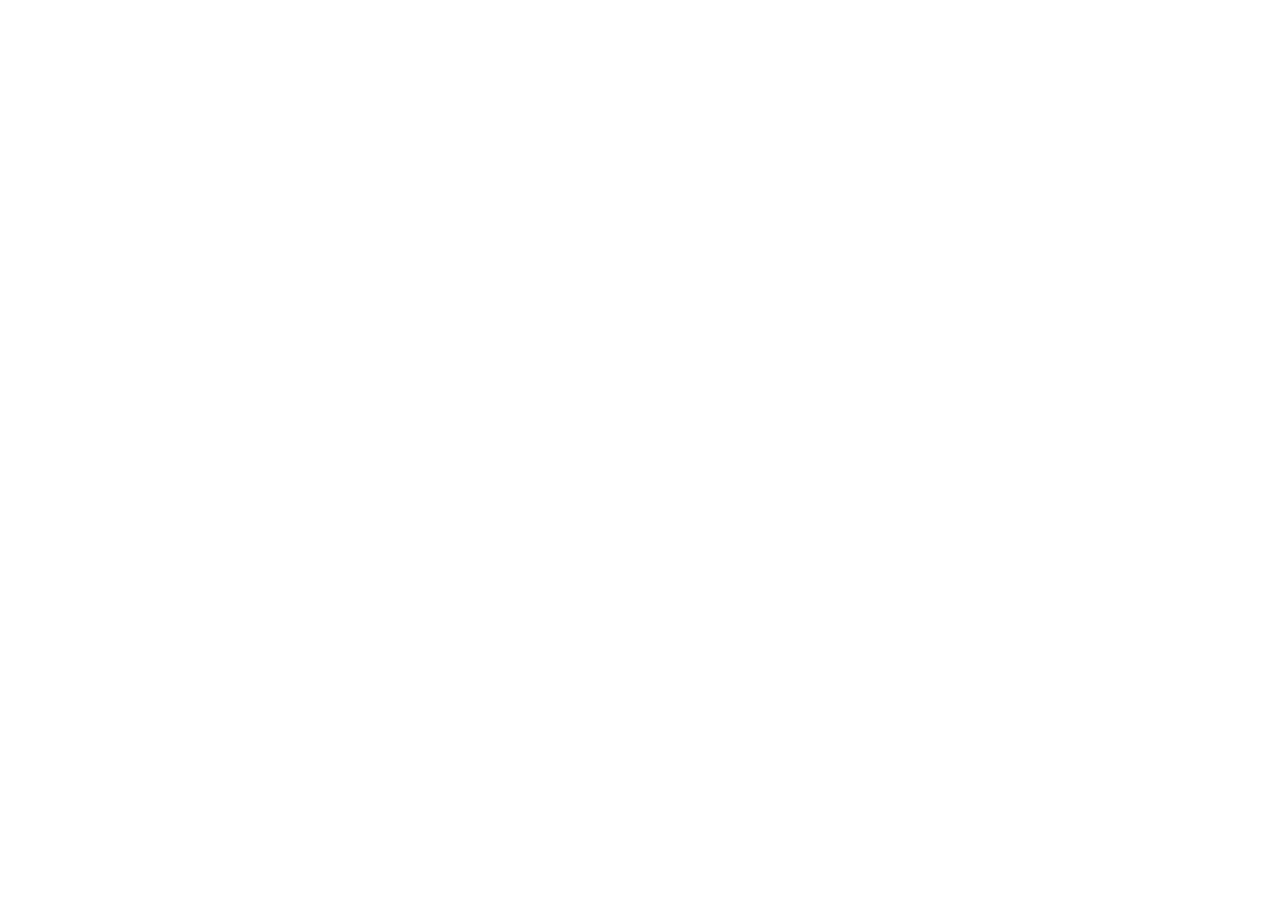
==== index.html @ 7760b365 "Add files via upload JavaScript Concept-Based Assignment" ====
<!DOCTYPE html>
<html lang="en">
<head>
    <meta charset="UTF-8">
    <meta name="viewport" content="width=device-width, initial-scale=1.0">
    <title>Document</title>
</head>
<body>

    <script src="/React-Ass.js" type="module">

    </script>
    
</body>
</html>
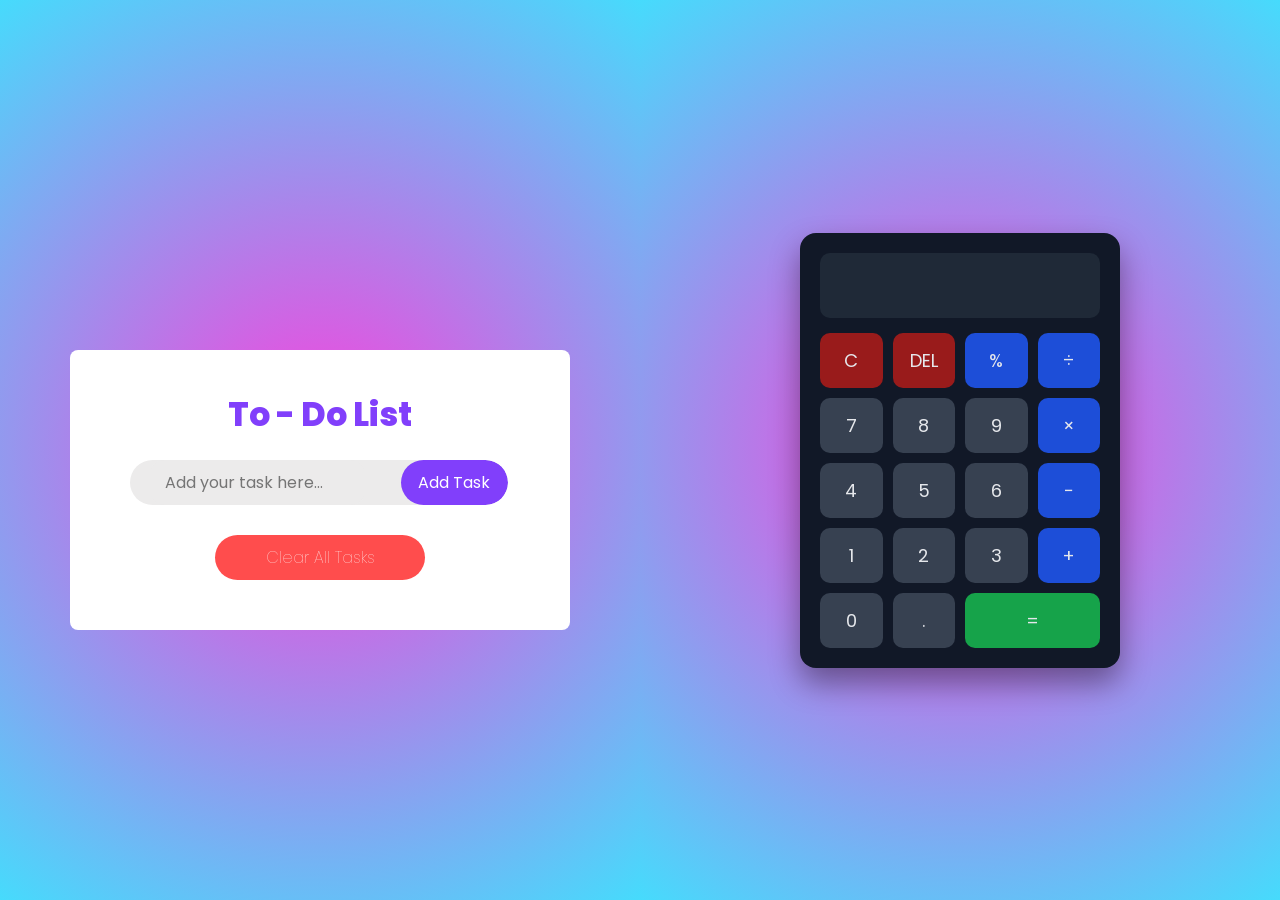
==== commit d0586d83: "calci & todo" ====
--- a/index.html
+++ b/index.html
@@ -1,15 +1,87 @@
 <!DOCTYPE html>
 <html lang="en">
+
 <head>
     <meta charset="UTF-8">
     <meta name="viewport" content="width=device-width, initial-scale=1.0">
     <title>Document</title>
+    <link rel="stylesheet" href="index.css">
+    <link rel="preconnect" href="https://fonts.googleapis.com">
+    <link rel="preconnect" href="https://fonts.gstatic.com" crossorigin>
+    <link
+        href="https://fonts.googleapis.com/css2?family=Poppins:ital,wght@0,100;0,200;0,300;0,400;0,500;0,600;0,700;0,800;0,900;1,100;1,200;1,300;1,400;1,500;1,600;1,700;1,800;1,900&display=swap"
+        rel="stylesheet">
 </head>
+
 <body>
 
-    <script src="/React-Ass.js" type="module">
+    <div class="row-container">
 
-    </script>
-    
+
+    <div class="To-do-Main">
+
+        <div class="To-do-Container">
+            <h1 class="To-do-Heading">To - Do List</h1>
+            <div class="To-do-Input-section">
+
+                <input type="text" class="To-do-Input" placeholder="Add your task here...">
+                <button class="To-do-Add-Button">Add Task</button>
+            </div>
+            <ul class="To-do-List">
+
+
+            </ul>
+
+            <div class="To-do-Delete-Button">
+                <button class="To-do-Clear-Button">Clear All Tasks</button>
+            </div>
+
+
+        </div>
+    </div>
+
+
+    <!-- Calculator  -->
+
+    <div class="calc-Main">
+        <div class="calc-container">
+            <input type="text" class="calc-display" id="calc-display" readonly>
+
+            <div class="calc-buttons">
+                <button class="btn btn-func" data-key="C">C</button>
+                <button class="btn btn-func" data-key="DEL">DEL</button>
+                <button class="btn btn-op" data-key="%">%</button>
+                <button class="btn btn-op" data-key="/">÷</button>
+
+                <button class="btn" data-key="7">7</button>
+                <button class="btn" data-key="8">8</button>
+                <button class="btn" data-key="9">9</button>
+                <button class="btn btn-op" data-key="*">×</button>
+
+                <button class="btn" data-key="4">4</button>
+                <button class="btn" data-key="5">5</button>
+                <button class="btn" data-key="6">6</button>
+                <button class="btn btn-op" data-key="-">−</button>
+
+                <button class="btn" data-key="1">1</button>
+                <button class="btn" data-key="2">2</button>
+                <button class="btn" data-key="3">3</button>
+                <button class="btn btn-op" data-key="+">+</button>
+
+                <button class="btn" data-key="0">0</button>
+                <button class="btn" data-key=".">.</button>
+                <button class="btn btn-eq" data-key="=">=</button>
+            </div>
+        </div>
+    </div>
+
+    </div>
+
+
+
+
+    <script src="/React-Ass.js"> </script>
+
 </body>
-</html>
+
+</html>
--- a/index.css
+++ b/index.css
@@ -0,0 +1,292 @@
+* {
+    font-family: "Poppins", sans-serif;
+    box-sizing: border-box;
+    margin: 0;
+    padding: 0;
+
+}
+
+body {
+    /* background: radial-gradient(circle, #fb3fdc 0%, #46dbfc 100%); */
+    height: 100vh;
+    display: flex;
+    align-items: center;
+    justify-content: center;
+}
+
+.row-container {
+    width: 100%;
+    height: 100vh;
+    display: flex;
+    align-items: center;
+    justify-content: center;
+    /* background: radial-gradient(circle, #fb3fdc 0%, #46dbfc 100%); */
+
+
+
+    .To-do-Main {
+
+        height: 100vh;
+        width: 50%;
+        display: flex;
+        align-items: center;
+        justify-content: center;
+        background: radial-gradient(circle, #fb3fdc 0%, #46dbfc 100%);
+
+
+        .To-do-Container {
+
+            width: 100%;
+            max-width: 500px;
+            margin: 100px auto 20px;
+            padding: 40px 40px 50px 40px;
+            background-color: white;
+            border-radius: 8px;
+
+            .To-do-Heading {
+                text-align: center;
+                font-size: 33px;
+                font-weight: 800;
+                margin-bottom: 20px;
+                color: #813ffb;
+
+            }
+
+            .To-do-Input-section {
+
+                width: 90%;
+                display: flex;
+                align-items: center;
+                justify-content: space-between;
+                overflow: hidden;
+                background-color: #ecebeb;
+                border-radius: 25px;
+                padding-left: 20px;
+                margin-left: 20px;
+
+
+                .To-do-Input {
+                    width: 60%;
+                    padding: 10px 15px;
+                    font-size: 16px;
+                    border: 2px solid #ddd;
+                    border-radius: 14px;
+                    border: none;
+                    outline: none;
+                    transition: 0.3s;
+                    background-color: #ecebeb;
+
+
+
+
+                }
+
+                .To-do-Add-Button {
+                    width: 30%;
+                    padding: 10px 15px;
+                    font-size: 16px;
+                    border: none;
+                    border-radius: 25px;
+                    background-color: #813ffb;
+                    color: white;
+                    cursor: pointer;
+                    transition: 0.3s;
+
+                }
+
+                .To-do-Add-Button:hover {
+                    background-color: #d12de0;
+                }
+
+
+
+
+            }
+
+            .To-do-List {
+
+                margin-top: 30px;
+
+
+                .To-do-Item {
+                    list-style: none;
+                    padding: 12px 15px;
+                    font-size: 18px;
+                    user-select: none;
+                    cursor: pointer;
+                    position: relative;
+                    margin-left: 15px;
+
+
+
+                }
+
+                .To-do-Item::before {
+                    content: '';
+                    position: absolute;
+                    left: -30px;
+                    height: 28px;
+                    width: 28px;
+                    background-image: url('radio.png');
+                    background-size: cover;
+                    background-position: center;
+                }
+
+                .To-do-Item.Checked {
+                    text-decoration: line-through;
+                    color: gray;
+                }
+
+                .To-do-Item.Checked::before {
+                    content: '';
+                    position: absolute;
+                    left: -27.5px;
+                    height: 23px;
+                    width: 23px;
+                    background-image: url('check (2).png');
+                    background-size: cover;
+                    background-position: center;
+                }
+
+            }
+
+
+
+            .To-do-Delete-Button {
+                display: flex;
+                justify-content: center;
+                margin-top: 20px;
+
+                .To-do-Clear-Button {
+                    width: 50%;
+                    padding: 10px 15px;
+                    font-size: 16px;
+                    font-weight: 30;
+                    border: none;
+                    border-radius: 25px;
+                    background-color: #ff4d4d;
+                    color: white;
+                    cursor: pointer;
+                    transition: 0.3s;
+                }
+
+                .To-do-Clear-Button:hover {
+                    background-color: #813ffb;
+                }
+
+            }
+
+            .delete-btn {
+                position: absolute;
+                right: 10px;
+                top: 50%;
+                transform: translateY(-50%);
+                font-size: 20px;
+                color: red;
+                cursor: pointer;
+                transition: 0.2s;
+
+                &:hover {
+                    color: #813ffb;
+                }
+            }
+
+
+
+        }
+
+
+
+    }
+
+    .calc-Main {
+        height: 100vh;
+        width: 50%;
+        display: flex;
+        align-items: center;
+        justify-content: center;
+        background: radial-gradient(circle, #fb3fdc 0%, #46dbfc 100%);
+
+
+        .calc-container {
+            background: #111827;
+            justify-content: center;
+            padding: 20px;
+            border-radius: 16px;
+            box-shadow: 0 15px 30px rgba(0, 0, 0, 0.4);
+            width: 100%;
+            max-width: 320px;
+
+            .calc-display {
+                width: 100%;
+                padding: 15px;
+                font-size: 24px;
+                text-align: right;
+                border: none;
+                outline: none;
+                border-radius: 10px;
+                margin-bottom: 15px;
+                background: #1f2937;
+                color: #f9fafb;
+            }
+
+            .calc-buttons {
+                display: grid;
+                grid-template-columns: repeat(4, 1fr);
+                gap: 10px;
+
+
+
+                .btn {
+                    padding: 14px;
+                    font-size: 18px;
+                    border: none;
+                    border-radius: 10px;
+                    background: #374151;
+                    color: #e5e7eb;
+                    cursor: pointer;
+                    transition: 0.15s transform, 0.15s box-shadow, 0.15s background;
+                }
+
+                .btn:hover {
+                    background: #4b5563;
+                    transform: translateY(-1px);
+                    box-shadow: 0 4px 8px rgba(0, 0, 0, 0.3);
+                }
+
+                .btn:active {
+                    transform: translateY(0);
+                    box-shadow: none;
+                }
+
+                .btn-op {
+                    background: #1d4ed8;
+                }
+
+                .btn-op:hover {
+                    background: #2563eb;
+                }
+
+                .btn-func {
+                    background: #991b1b;
+                }
+
+                .btn-func:hover {
+                    background: #b91c1c;
+                }
+
+                .btn-eq {
+                    grid-column: span 2;
+                    background: #16a34a;
+                }
+
+                .btn-eq:hover {
+                    background: #22c55e;
+                }
+            }
+
+
+        }
+    }
+
+}
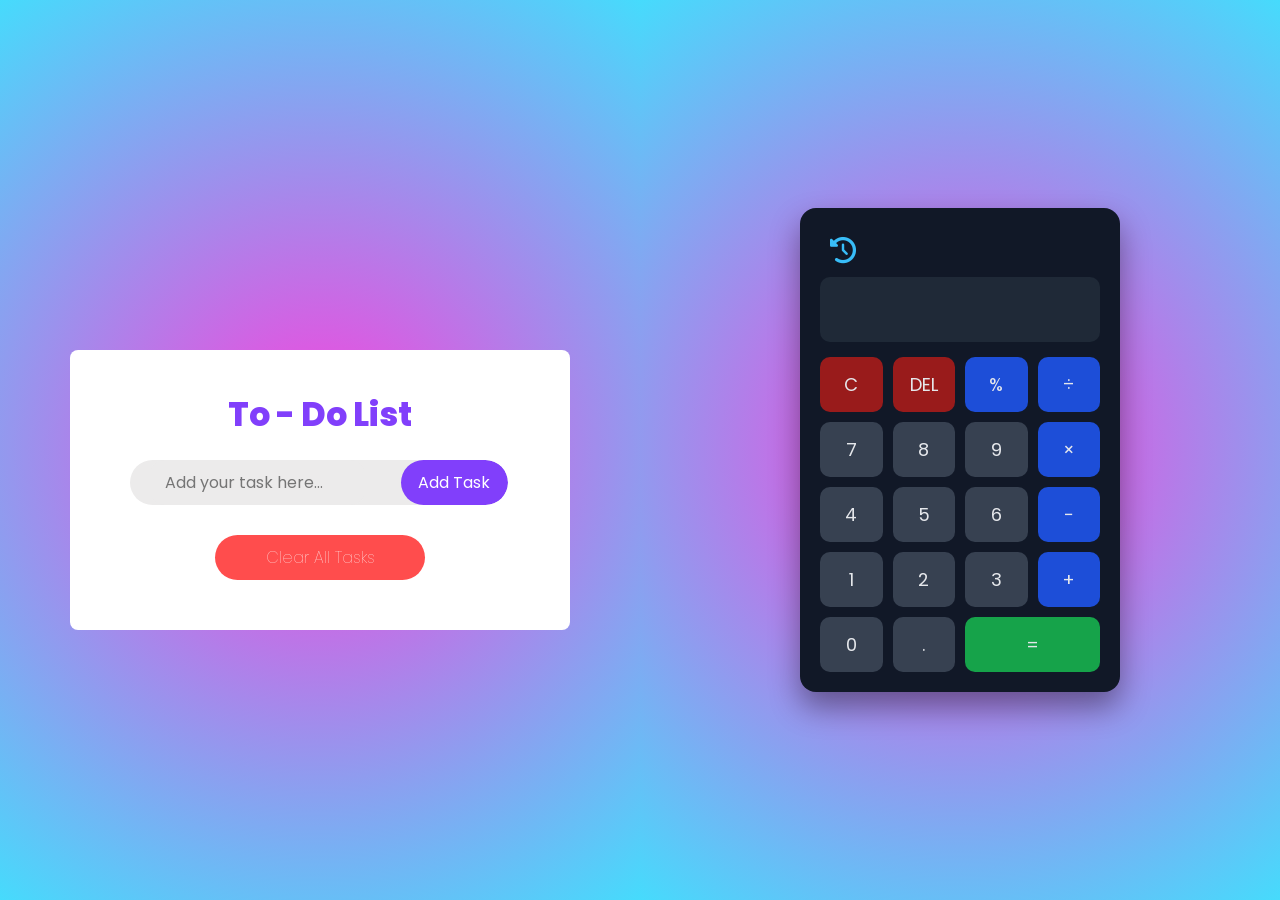
==== commit c7cc704c: "cc" ====
--- a/index.html
+++ b/index.html
@@ -11,6 +11,9 @@
     <link
         href="https://fonts.googleapis.com/css2?family=Poppins:ital,wght@0,100;0,200;0,300;0,400;0,500;0,600;0,700;0,800;0,900;1,100;1,200;1,300;1,400;1,500;1,600;1,700;1,800;1,900&display=swap"
         rel="stylesheet">
+
+    <link rel="stylesheet" href="https://cdnjs.cloudflare.com/ajax/libs/font-awesome/6.5.0/css/all.min.css">
+
 </head>
 
 <body>
@@ -18,62 +21,70 @@
     <div class="row-container">
 
 
-    <div class="To-do-Main">
+        <div class="To-do-Main">
 
-        <div class="To-do-Container">
-            <h1 class="To-do-Heading">To - Do List</h1>
-            <div class="To-do-Input-section">
+            <div class="To-do-Container">
+                <h1 class="To-do-Heading">To - Do List</h1>
+                <div class="To-do-Input-section">
 
-                <input type="text" class="To-do-Input" placeholder="Add your task here...">
-                <button class="To-do-Add-Button">Add Task</button>
-            </div>
-            <ul class="To-do-List">
+                    <input type="text" class="To-do-Input" placeholder="Add your task here...">
+                    <button class="To-do-Add-Button">Add Task</button>
+                </div>
+                <ul class="To-do-List">
 
 
-            </ul>
+                </ul>
 
-            <div class="To-do-Delete-Button">
-                <button class="To-do-Clear-Button">Clear All Tasks</button>
-            </div>
+                <div class="To-do-Delete-Button">
+                    <button class="To-do-Clear-Button">Clear All Tasks</button>
+                </div>
 
 
+            </div>
         </div>
-    </div>
 
 
-    <!-- Calculator  -->
+        <!-- Calculator  -->
 
-    <div class="calc-Main">
-        <div class="calc-container">
-            <input type="text" class="calc-display" id="calc-display" readonly>
+        <div class="calc-Main">
 
-            <div class="calc-buttons">
-                <button class="btn btn-func" data-key="C">C</button>
-                <button class="btn btn-func" data-key="DEL">DEL</button>
-                <button class="btn btn-op" data-key="%">%</button>
-                <button class="btn btn-op" data-key="/">÷</button>
+           
 
-                <button class="btn" data-key="7">7</button>
-                <button class="btn" data-key="8">8</button>
-                <button class="btn" data-key="9">9</button>
-                <button class="btn btn-op" data-key="*">×</button>
+            <div class="calc-container">
 
-                <button class="btn" data-key="4">4</button>
-                <button class="btn" data-key="5">5</button>
-                <button class="btn" data-key="6">6</button>
-                <button class="btn btn-op" data-key="-">−</button>
+                 <div class="calc-history">
+                <i class="fa-solid fa-clock-rotate-left history-icon"></i>
+                <ul id="history-list"></ul>
+            </div>
+                <input type="text" class="calc-display" id="calc-display" readonly>
 
-                <button class="btn" data-key="1">1</button>
-                <button class="btn" data-key="2">2</button>
-                <button class="btn" data-key="3">3</button>
-                <button class="btn btn-op" data-key="+">+</button>
+                <div class="calc-buttons">
+                    <button class="btn btn-func" data-key="C">C</button>
+                    <button class="btn btn-func" data-key="DEL">DEL</button>
+                    <button class="btn btn-op" data-key="%">%</button>
+                    <button class="btn btn-op" data-key="/">÷</button>
 
-                <button class="btn" data-key="0">0</button>
-                <button class="btn" data-key=".">.</button>
-                <button class="btn btn-eq" data-key="=">=</button>
+                    <button class="btn" data-key="7">7</button>
+                    <button class="btn" data-key="8">8</button>
+                    <button class="btn" data-key="9">9</button>
+                    <button class="btn btn-op" data-key="*">×</button>
+
+                    <button class="btn" data-key="4">4</button>
+                    <button class="btn" data-key="5">5</button>
+                    <button class="btn" data-key="6">6</button>
+                    <button class="btn btn-op" data-key="-">−</button>
+
+                    <button class="btn" data-key="1">1</button>
+                    <button class="btn" data-key="2">2</button>
+                    <button class="btn" data-key="3">3</button>
+                    <button class="btn btn-op" data-key="+">+</button>
+
+                    <button class="btn" data-key="0">0</button>
+                    <button class="btn" data-key=".">.</button>
+                    <button class="btn btn-eq" data-key="=">=</button>
+                </div>
             </div>
         </div>
-    </div>
 
     </div>
 
--- a/index.css
+++ b/index.css
@@ -208,6 +208,58 @@
         background: radial-gradient(circle, #fb3fdc 0%, #46dbfc 100%);
 
 
+        .calc-history {
+            padding: 10px;
+            color: white;
+            max-height: 200px;
+            overflow-y: auto;
+
+            .history-header {
+                display: flex;
+                justify-content: center;
+                margin-bottom: 10px;
+            }
+
+            .history-icon {
+                font-size: 26px;
+                color: #38bdf8;
+                cursor: pointer;
+                transition: 0.2s;
+
+                &:hover {
+                    color: #22d3ee;
+                    transform: scale(1.2);
+                }
+            }
+
+            #history-list {
+                max-height: 0;
+                overflow: hidden;
+                transition: max-height 0.3s ease;
+                padding-left: 0;
+            }
+
+            #history-list.show {
+                max-height: 300px;
+
+            }
+
+            li {
+                padding: 6px 10px;
+                border-bottom: 1px solid #374151;
+                cursor: pointer;
+
+                &:hover {
+                    background: #374151;
+                }
+            }
+
+
+
+        }
+
+
+
         .calc-container {
             background: #111827;
             justify-content: center;
@@ -216,6 +268,8 @@
             box-shadow: 0 15px 30px rgba(0, 0, 0, 0.4);
             width: 100%;
             max-width: 320px;
+
+
 
             .calc-display {
                 width: 100%;
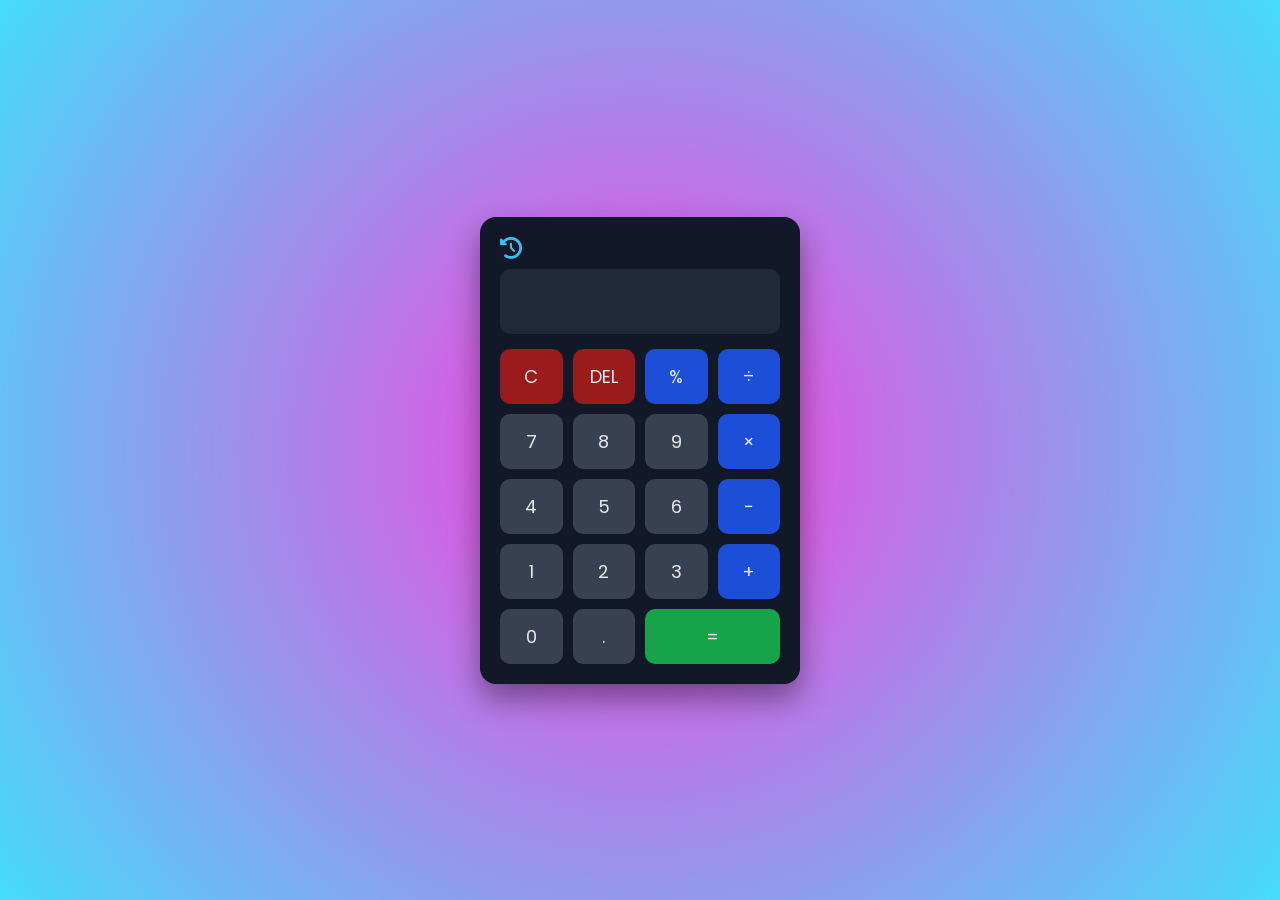
==== commit 394d7ade: "cc" ====
--- a/index.html
+++ b/index.html
@@ -20,42 +20,24 @@
 
     <div class="row-container">
 
-
-        <div class="To-do-Main">
-
-            <div class="To-do-Container">
-                <h1 class="To-do-Heading">To - Do List</h1>
-                <div class="To-do-Input-section">
-
-                    <input type="text" class="To-do-Input" placeholder="Add your task here...">
-                    <button class="To-do-Add-Button">Add Task</button>
-                </div>
-                <ul class="To-do-List">
-
-
-                </ul>
-
-                <div class="To-do-Delete-Button">
-                    <button class="To-do-Clear-Button">Clear All Tasks</button>
-                </div>
-
-
-            </div>
-        </div>
-
-
         <!-- Calculator  -->
 
         <div class="calc-Main">
 
-           
+
 
             <div class="calc-container">
 
-                 <div class="calc-history">
-                <i class="fa-solid fa-clock-rotate-left history-icon"></i>
-                <ul id="history-list"></ul>
-            </div>
+                    <i class="history-icon fas fa-clock-rotate-left"></i>
+
+
+                <div class="history-popup">
+                    <div class="history-box">
+                        <h4>History</h4>
+                        <ul id="history-list"></ul>
+                    </div>
+                </div>
+
                 <input type="text" class="calc-display" id="calc-display" readonly>
 
                 <div class="calc-buttons">
--- a/index.css
+++ b/index.css
@@ -3,11 +3,9 @@
     box-sizing: border-box;
     margin: 0;
     padding: 0;
-
 }
 
 body {
-    /* background: radial-gradient(circle, #fb3fdc 0%, #46dbfc 100%); */
     height: 100vh;
     display: flex;
     align-items: center;
@@ -20,184 +18,7 @@
     display: flex;
     align-items: center;
     justify-content: center;
-    /* background: radial-gradient(circle, #fb3fdc 0%, #46dbfc 100%); */
-
-
-
-    .To-do-Main {
-
-        height: 100vh;
-        width: 50%;
-        display: flex;
-        align-items: center;
-        justify-content: center;
-        background: radial-gradient(circle, #fb3fdc 0%, #46dbfc 100%);
-
-
-        .To-do-Container {
-
-            width: 100%;
-            max-width: 500px;
-            margin: 100px auto 20px;
-            padding: 40px 40px 50px 40px;
-            background-color: white;
-            border-radius: 8px;
-
-            .To-do-Heading {
-                text-align: center;
-                font-size: 33px;
-                font-weight: 800;
-                margin-bottom: 20px;
-                color: #813ffb;
-
-            }
-
-            .To-do-Input-section {
-
-                width: 90%;
-                display: flex;
-                align-items: center;
-                justify-content: space-between;
-                overflow: hidden;
-                background-color: #ecebeb;
-                border-radius: 25px;
-                padding-left: 20px;
-                margin-left: 20px;
-
-
-                .To-do-Input {
-                    width: 60%;
-                    padding: 10px 15px;
-                    font-size: 16px;
-                    border: 2px solid #ddd;
-                    border-radius: 14px;
-                    border: none;
-                    outline: none;
-                    transition: 0.3s;
-                    background-color: #ecebeb;
-
-
-
-
-                }
-
-                .To-do-Add-Button {
-                    width: 30%;
-                    padding: 10px 15px;
-                    font-size: 16px;
-                    border: none;
-                    border-radius: 25px;
-                    background-color: #813ffb;
-                    color: white;
-                    cursor: pointer;
-                    transition: 0.3s;
-
-                }
-
-                .To-do-Add-Button:hover {
-                    background-color: #d12de0;
-                }
-
-
-
-
-            }
-
-            .To-do-List {
-
-                margin-top: 30px;
-
-
-                .To-do-Item {
-                    list-style: none;
-                    padding: 12px 15px;
-                    font-size: 18px;
-                    user-select: none;
-                    cursor: pointer;
-                    position: relative;
-                    margin-left: 15px;
-
-
-
-                }
-
-                .To-do-Item::before {
-                    content: '';
-                    position: absolute;
-                    left: -30px;
-                    height: 28px;
-                    width: 28px;
-                    background-image: url('radio.png');
-                    background-size: cover;
-                    background-position: center;
-                }
-
-                .To-do-Item.Checked {
-                    text-decoration: line-through;
-                    color: gray;
-                }
-
-                .To-do-Item.Checked::before {
-                    content: '';
-                    position: absolute;
-                    left: -27.5px;
-                    height: 23px;
-                    width: 23px;
-                    background-image: url('check (2).png');
-                    background-size: cover;
-                    background-position: center;
-                }
-
-            }
-
-
-
-            .To-do-Delete-Button {
-                display: flex;
-                justify-content: center;
-                margin-top: 20px;
-
-                .To-do-Clear-Button {
-                    width: 50%;
-                    padding: 10px 15px;
-                    font-size: 16px;
-                    font-weight: 30;
-                    border: none;
-                    border-radius: 25px;
-                    background-color: #ff4d4d;
-                    color: white;
-                    cursor: pointer;
-                    transition: 0.3s;
-                }
-
-                .To-do-Clear-Button:hover {
-                    background-color: #813ffb;
-                }
-
-            }
-
-            .delete-btn {
-                position: absolute;
-                right: 10px;
-                top: 50%;
-                transform: translateY(-50%);
-                font-size: 20px;
-                color: red;
-                cursor: pointer;
-                transition: 0.2s;
-
-                &:hover {
-                    color: #813ffb;
-                }
-            }
-
-
-
-        }
-
-
-
-    }
+    background: radial-gradient(circle, #fb3fdc 0%, #46dbfc 100%);
 
     .calc-Main {
         height: 100vh;
@@ -205,71 +26,89 @@
         display: flex;
         align-items: center;
         justify-content: center;
-        background: radial-gradient(circle, #fb3fdc 0%, #46dbfc 100%);
+        position: relative;
 
+        .history-popup {
+            position: absolute;
+            top: 0;
+            left: 0;
+            width: 100%;
+            height: 100%;
+            background: rgba(0, 0, 0, 0.4);
+            backdrop-filter: blur(4px);
+            display: none;
+            align-items: center;
+            justify-content: center;
+            border-radius: 16px;
 
-        .calc-history {
-            padding: 10px;
-            color: white;
-            max-height: 200px;
-            overflow-y: auto;
-
-            .history-header {
+            &.show {
                 display: flex;
-                justify-content: center;
-                margin-bottom: 10px;
             }
 
-            .history-icon {
-                font-size: 26px;
-                color: #38bdf8;
-                cursor: pointer;
-                transition: 0.2s;
+            .history-box {
+                background: #1f2937;
+                width: 80%;
+                max-width: 260px;
+                padding: 15px;
+                border-radius: 12px;
+                color: white;
+                max-height: 250px;
+                overflow-y: auto;
+                animation: popup 0.25s ease;
 
-                &:hover {
-                    color: #22d3ee;
-                    transform: scale(1.2);
+                h4 {
+                    margin-bottom: 10px;
+                    text-align: center;
+                    border-bottom: 1px solid #374151;
+                    padding-bottom: 5px;
+                }
+
+                ul {
+                    li {
+                        padding: 8px;
+                        border-bottom: 1px solid #374151;
+                        cursor: pointer;
+
+                        &:hover {
+                            background: #374151;
+                        }
+                    }
                 }
             }
-
-            #history-list {
-                max-height: 0;
-                overflow: hidden;
-                transition: max-height 0.3s ease;
-                padding-left: 0;
-            }
-
-            #history-list.show {
-                max-height: 300px;
-
-            }
-
-            li {
-                padding: 6px 10px;
-                border-bottom: 1px solid #374151;
-                cursor: pointer;
-
-                &:hover {
-                    background: #374151;
-                }
-            }
-
-
-
         }
 
-
+        @keyframes popup {
+            from {
+                transform: scale(0.7);
+                opacity: 0;
+            }
+            to {
+                transform: scale(1);
+                opacity: 1;
+            }
+        }
 
         .calc-container {
             background: #111827;
-            justify-content: center;
             padding: 20px;
             border-radius: 16px;
             box-shadow: 0 15px 30px rgba(0, 0, 0, 0.4);
             width: 100%;
             max-width: 320px;
+            position: relative;
 
+            .history-icon {
+                font-size: 22px;
+                color: #38bdf8;
+                cursor: pointer;
+                margin-bottom: 10px;
+                transition: 0.2s;
 
+                &:hover {
+                    transform: scale(1.2);
+                    color: #22d3ee;
+                }
+            }
 
             .calc-display {
                 width: 100%;
@@ -289,8 +128,6 @@
                 grid-template-columns: repeat(4, 1fr);
                 gap: 10px;
 
-
-
                 .btn {
                     padding: 14px;
                     font-size: 18px;
@@ -299,48 +136,45 @@
                     background: #374151;
                     color: #e5e7eb;
                     cursor: pointer;
-                    transition: 0.15s transform, 0.15s box-shadow, 0.15s background;
-                }
+                    transition: 0.15s;
 
-                .btn:hover {
-                    background: #4b5563;
-                    transform: translateY(-1px);
-                    box-shadow: 0 4px 8px rgba(0, 0, 0, 0.3);
-                }
+                    &:hover {
+                        background: #4b5563;
+                        transform: translateY(-1px);
+                        box-shadow: 0 4px 8px rgba(0, 0, 0, 0.3);
+                    }
 
-                .btn:active {
-                    transform: translateY(0);
-                    box-shadow: none;
+                    &:active {
+                        transform: translateY(0);
+                        box-shadow: none;
+                    }
                 }
 
                 .btn-op {
                     background: #1d4ed8;
-                }
 
-                .btn-op:hover {
-                    background: #2563eb;
+                    &:hover {
+                        background: #2563eb;
+                    }
                 }
 
                 .btn-func {
                     background: #991b1b;
-                }
 
-                .btn-func:hover {
-                    background: #b91c1c;
+                    &:hover {
+                        background: #b91c1c;
+                    }
                 }
 
                 .btn-eq {
                     grid-column: span 2;
                     background: #16a34a;
-                }
 
-                .btn-eq:hover {
-                    background: #22c55e;
+                    &:hover {
+                        background: #22c55e;
+                    }
                 }
             }
-
-
         }
     }
-
-}+}
